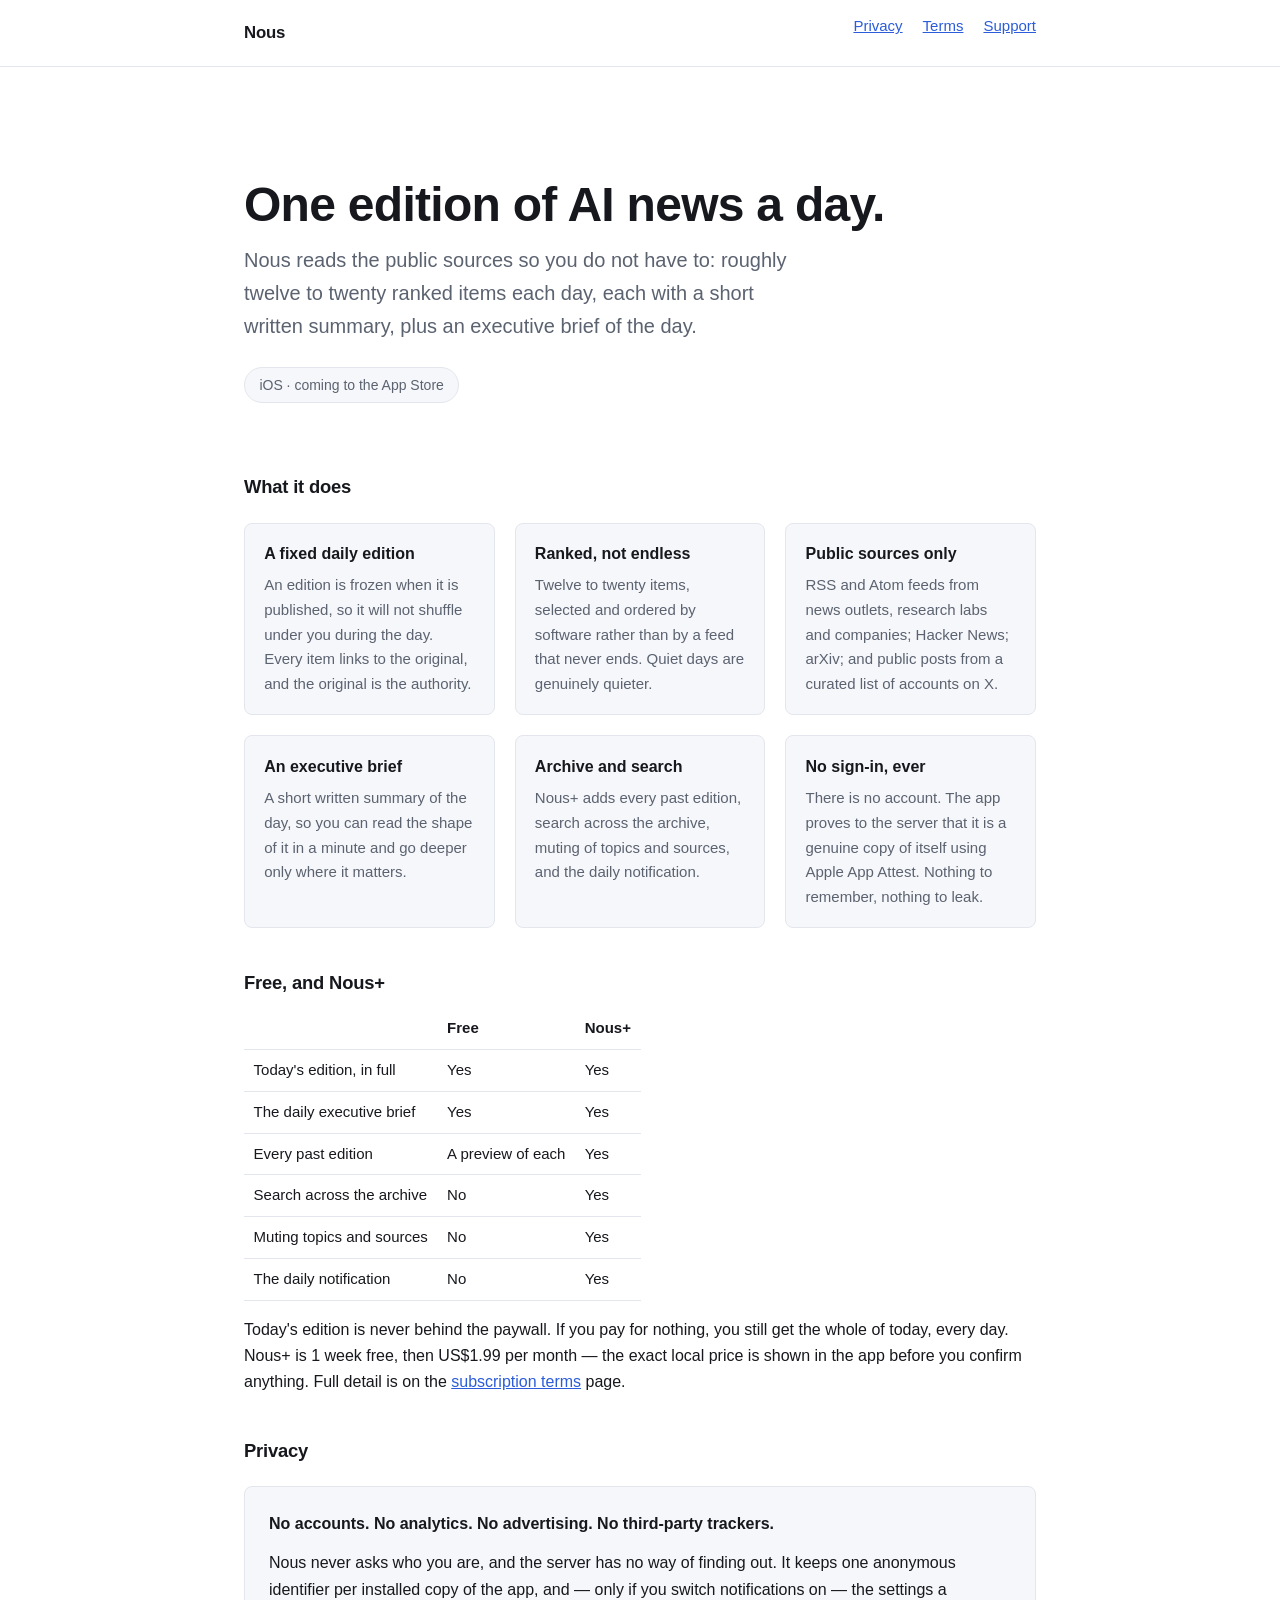
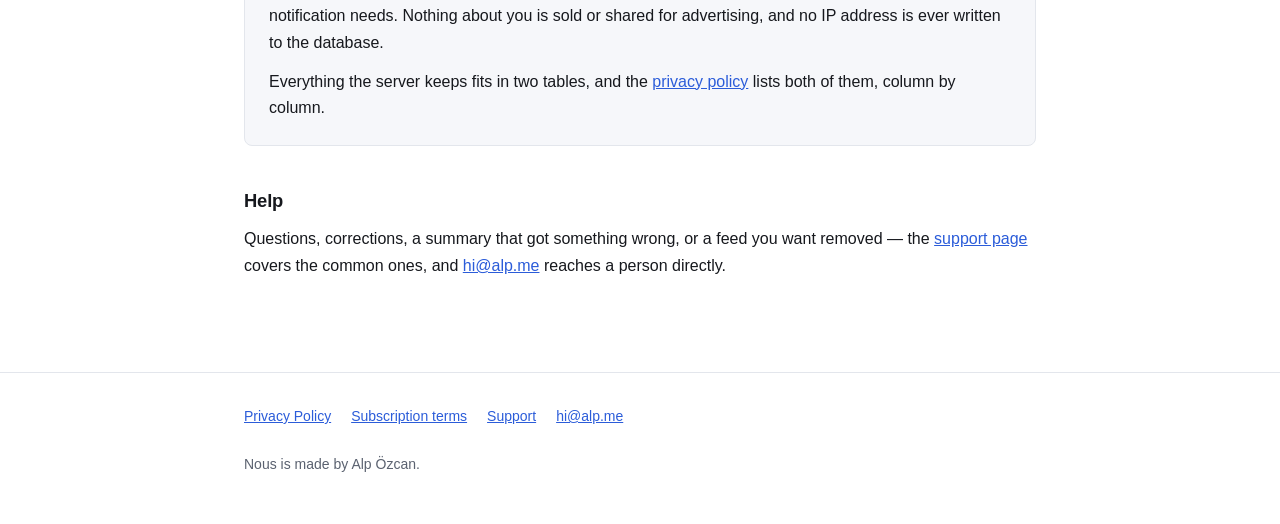
==== index.html @ b175f9a5 "feat: publish Nous privacy, terms and support as a static site The privacy and support URLs are mand" ====
<!doctype html>
<html lang="en">
<head>
<meta charset="utf-8">
<meta name="viewport" content="width=device-width, initial-scale=1">
<meta name="referrer" content="no-referrer">
<meta name="description" content="Nous is a daily edition of ranked artificial-intelligence news for iOS. No accounts, no tracking, no analytics — today's edition is free, in full, every day.">
<link rel="canonical" href="https://alpozcan.github.io/nous-site/">
<link rel="stylesheet" href="style.css">
<title>Nous — Daily AI News, Ranked</title>
</head>
<body>
<a class="skip" href="#main">Skip to content</a>

<nav class="site-nav" aria-label="Primary">
  <div>
    <a class="wordmark" href="./" aria-current="page">Nous</a>
    <ul>
      <li><a href="privacy/">Privacy</a></li>
      <li><a href="terms/">Terms</a></li>
      <li><a href="support/">Support</a></li>
    </ul>
  </div>
</nav>

<main id="main" class="wide">

  <div class="hero">
    <h1>One edition of AI news a day.</h1>
    <p class="tagline">Nous reads the public sources so you do not have to: roughly twelve to twenty
    ranked items each day, each with a short written summary, plus an executive brief of the day.</p>
    <p class="status">iOS · coming to the App Store</p>
  </div>

  <h2>What it does</h2>
  <ul class="features">
    <li>
      <h3>A fixed daily edition</h3>
      <p>An edition is frozen when it is published, so it will not shuffle under you during the day.
      Every item links to the original, and the original is the authority.</p>
    </li>
    <li>
      <h3>Ranked, not endless</h3>
      <p>Twelve to twenty items, selected and ordered by software rather than by a feed that never ends.
      Quiet days are genuinely quieter.</p>
    </li>
    <li>
      <h3>Public sources only</h3>
      <p>RSS and Atom feeds from news outlets, research labs and companies; Hacker News; arXiv;
      and public posts from a curated list of accounts on X.</p>
    </li>
    <li>
      <h3>An executive brief</h3>
      <p>A short written summary of the day, so you can read the shape of it in a minute and go
      deeper only where it matters.</p>
    </li>
    <li>
      <h3>Archive and search</h3>
      <p>Nous+ adds every past edition, search across the archive, muting of topics and sources,
      and the daily notification.</p>
    </li>
    <li>
      <h3>No sign-in, ever</h3>
      <p>There is no account. The app proves to the server that it is a genuine copy of itself
      using Apple App Attest. Nothing to remember, nothing to leak.</p>
    </li>
  </ul>

  <h2>Free, and Nous+</h2>
  <table>
    <tr><th></th><th>Free</th><th>Nous+</th></tr>
    <tr><td>Today's edition, in full</td><td>Yes</td><td>Yes</td></tr>
    <tr><td>The daily executive brief</td><td>Yes</td><td>Yes</td></tr>
    <tr><td>Every past edition</td><td>A preview of each</td><td>Yes</td></tr>
    <tr><td>Search across the archive</td><td>No</td><td>Yes</td></tr>
    <tr><td>Muting topics and sources</td><td>No</td><td>Yes</td></tr>
    <tr><td>The daily notification</td><td>No</td><td>Yes</td></tr>
  </table>
  <p>Today's edition is never behind the paywall. If you pay for nothing, you still get the whole of
  today, every day. Nous+ is 1 week free, then US$1.99 per month — the exact local price is shown in
  the app before you confirm anything. Full detail is on the
  <a href="terms/">subscription terms</a> page.</p>

  <h2>Privacy</h2>
  <div class="callout">
    <p><strong>No accounts. No analytics. No advertising. No third-party trackers.</strong></p>
    <p>Nous never asks who you are, and the server has no way of finding out. It keeps one anonymous
    identifier per installed copy of the app, and — only if you switch notifications on — the settings
    a notification needs. Nothing about you is sold or shared for advertising, and no IP address is
    ever written to the database.</p>
    <p>Everything the server keeps fits in two tables, and the
    <a href="privacy/">privacy policy</a> lists both of them, column by column.</p>
  </div>

  <h2>Help</h2>
  <p>Questions, corrections, a summary that got something wrong, or a feed you want removed — the
  <a href="support/">support page</a> covers the common ones, and
  <a href="mailto:hi@alp.me">hi@alp.me</a> reaches a person directly.</p>

</main>

<footer class="site-footer">
  <div>
    <ul>
      <li><a href="privacy/">Privacy Policy</a></li>
      <li><a href="terms/">Subscription terms</a></li>
      <li><a href="support/">Support</a></li>
      <li><a href="mailto:hi@alp.me">hi@alp.me</a></li>
    </ul>
    <p>Nous is made by Alp Özcan.</p>
  </div>
</footer>

</body>
</html>
---- style.css ----
/*
 * Nous — the whole stylesheet for the whole site.
 *
 * Hand-written, no build step, no framework. System fonts only: there is no
 * webfont, no script and no third-party request anywhere on this site, which is
 * what makes the privacy policy's claims true of the page you read them on.
 *
 * Light and dark are both first-class. The light palette is defined on bare
 * :root; the dark block redefines only the tokens.
 */

:root {
  color-scheme: light dark;
  --fg: #16181d;
  --muted: #5b6270;
  --bg: #ffffff;
  --rule: #e3e6ec;
  --accent: #2b5cd9;
  --card: #f6f7fa;
}

@media (prefers-color-scheme: dark) {
  :root {
    --fg: #e6e8ee;
    --muted: #9aa2b1;
    --bg: #14161a;
    --rule: #2a2e37;
    --accent: #7ea2ff;
    --card: #1b1e24;
  }
}

* { box-sizing: border-box; }

body {
  margin: 0;
  background: var(--bg);
  color: var(--fg);
  font: 16px/1.65 -apple-system, BlinkMacSystemFont, "Segoe UI", Roboto, Helvetica, Arial, sans-serif;
  -webkit-text-size-adjust: 100%;
  -webkit-font-smoothing: antialiased;
}

a { color: var(--accent); }

/* Visible keyboard focus everywhere, never removed. */
a:focus-visible,
button:focus-visible,
[tabindex]:focus-visible {
  outline: 2px solid var(--accent);
  outline-offset: 2px;
  border-radius: 2px;
}

/* Skip link: off-screen until focused. */
.skip {
  position: absolute;
  left: -9999px;
  top: 0;
  background: var(--bg);
  color: var(--fg);
  padding: .6rem 1rem;
  z-index: 10;
}
.skip:focus {
  left: .5rem;
  top: .5rem;
  outline: 2px solid var(--accent);
}

/* ---- Site chrome ---------------------------------------------------- */

.site-nav {
  border-bottom: 1px solid var(--rule);
  background: var(--bg);
}
.site-nav > div {
  max-width: 52rem;
  margin: 0 auto;
  padding: .9rem 1.25rem;
  display: flex;
  align-items: center;
  justify-content: space-between;
  gap: 1rem;
  flex-wrap: wrap;
}
.site-nav .wordmark {
  font-weight: 600;
  letter-spacing: -.01em;
  color: var(--fg);
  text-decoration: none;
  font-size: 1.05rem;
}
.site-nav ul {
  list-style: none;
  display: flex;
  gap: 1.25rem;
  margin: 0;
  padding: 0;
  font-size: .9375rem;
}
.site-nav a[aria-current="page"] { color: var(--fg); font-weight: 600; }

main {
  max-width: 44rem;
  margin: 0 auto;
  padding: 3rem 1.25rem 5rem;
}
main.wide { max-width: 52rem; }

h1 { font-size: 1.85rem; line-height: 1.2; margin: 0 0 .35rem; letter-spacing: -.015em; }
h2 { font-size: 1.15rem; margin: 2.5rem 0 .6rem; letter-spacing: -.01em; }
h3 { font-size: 1rem; margin: 1.6rem 0 .4rem; }
p, li { margin: 0 0 .8rem; }
ul, ol { padding-left: 1.25rem; }

.lede { color: var(--muted); margin-bottom: .25rem; }
.revised { color: var(--muted); font-size: .875rem; margin: 0 0 2rem; }
hr { border: 0; border-top: 1px solid var(--rule); margin: 2.5rem 0; }

code {
  font-family: ui-monospace, SFMono-Regular, Menlo, monospace;
  font-size: .875em;
  background: var(--card);
  padding: .1em .35em;
  border-radius: .25em;
}

/* Tables scroll on their own rather than making the page scroll sideways. */
table {
  border-collapse: collapse;
  width: 100%;
  margin: 0 0 1rem;
  font-size: .9375rem;
  display: block;
  overflow-x: auto;
}
th, td {
  text-align: left;
  vertical-align: top;
  padding: .5rem .6rem;
  border-bottom: 1px solid var(--rule);
}
th { font-weight: 600; }

.note {
  background: var(--card);
  border-radius: .5rem;
  padding: .9rem 1.1rem;
  margin: 0 0 1.2rem;
}

.site-footer {
  border-top: 1px solid var(--rule);
  color: var(--muted);
  font-size: .875rem;
}
.site-footer > div {
  max-width: 52rem;
  margin: 0 auto;
  padding: 2rem 1.25rem 3rem;
}
.site-footer ul {
  list-style: none;
  display: flex;
  flex-wrap: wrap;
  gap: 1.25rem;
  margin: 0 0 .75rem;
  padding: 0;
}
.site-footer p { margin: 0; }

/* ---- Landing page --------------------------------------------------- */

.hero { padding: 4rem 0 1rem; }
.hero h1 {
  font-size: clamp(2rem, 6vw, 3rem);
  line-height: 1.1;
  margin-bottom: .75rem;
}
.hero .tagline {
  font-size: clamp(1.05rem, 2.5vw, 1.25rem);
  color: var(--muted);
  max-width: 34rem;
  margin-bottom: 1.5rem;
}
.status {
  display: inline-block;
  background: var(--card);
  border: 1px solid var(--rule);
  border-radius: 999px;
  padding: .35rem .9rem;
  font-size: .875rem;
  color: var(--muted);
}

.features {
  display: grid;
  grid-template-columns: repeat(auto-fit, minmax(15rem, 1fr));
  gap: 1.25rem;
  margin-top: 1.25rem;
  padding: 0;
  list-style: none;
}
.features li {
  background: var(--card);
  border: 1px solid var(--rule);
  border-radius: .5rem;
  padding: 1.1rem 1.2rem;
  margin: 0;
}
.features h3 { margin: 0 0 .35rem; }
.features p { margin: 0; color: var(--muted); font-size: .9375rem; }

.callout {
  background: var(--card);
  border: 1px solid var(--rule);
  border-radius: .5rem;
  padding: 1.5rem;
  margin-top: 1.25rem;
}
.callout p:last-child { margin-bottom: 0; }

@media (max-width: 30rem) {
  .site-nav ul { gap: .9rem; font-size: .875rem; }
  .hero { padding-top: 2.5rem; }
}
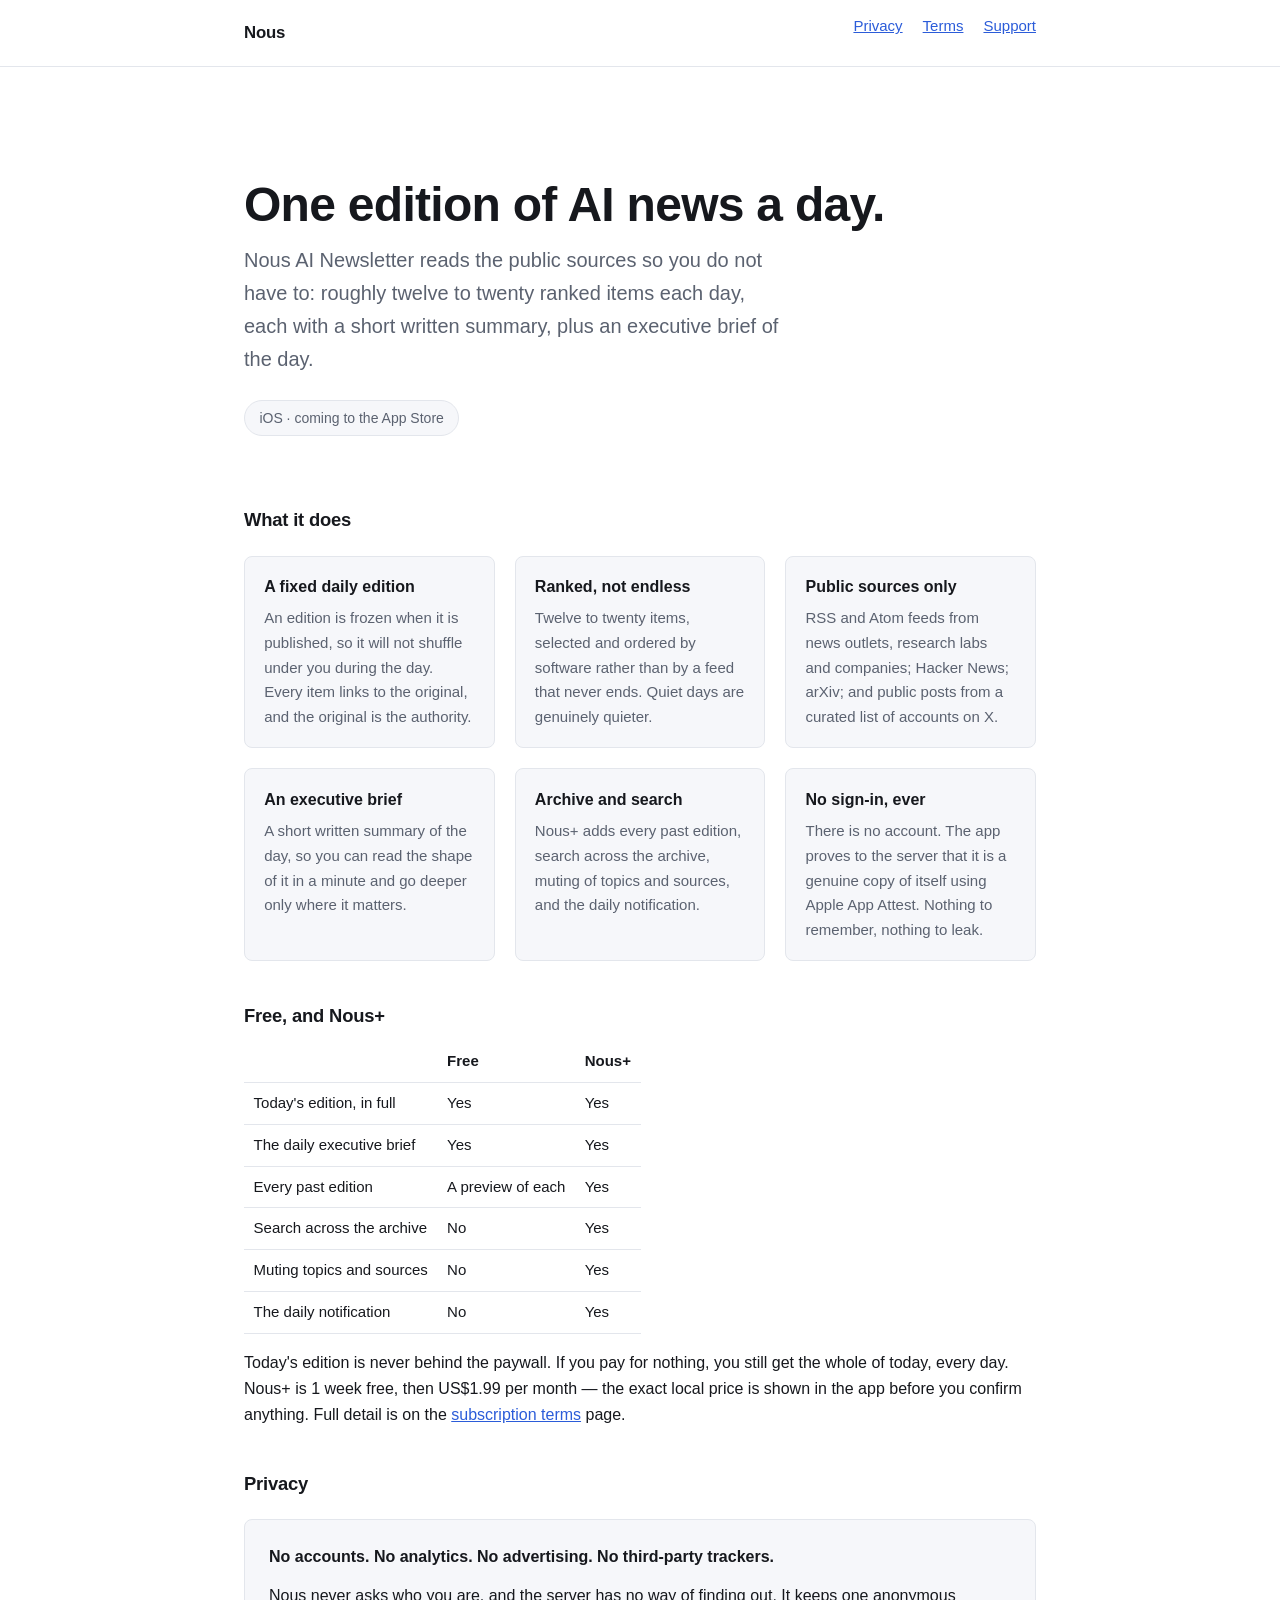
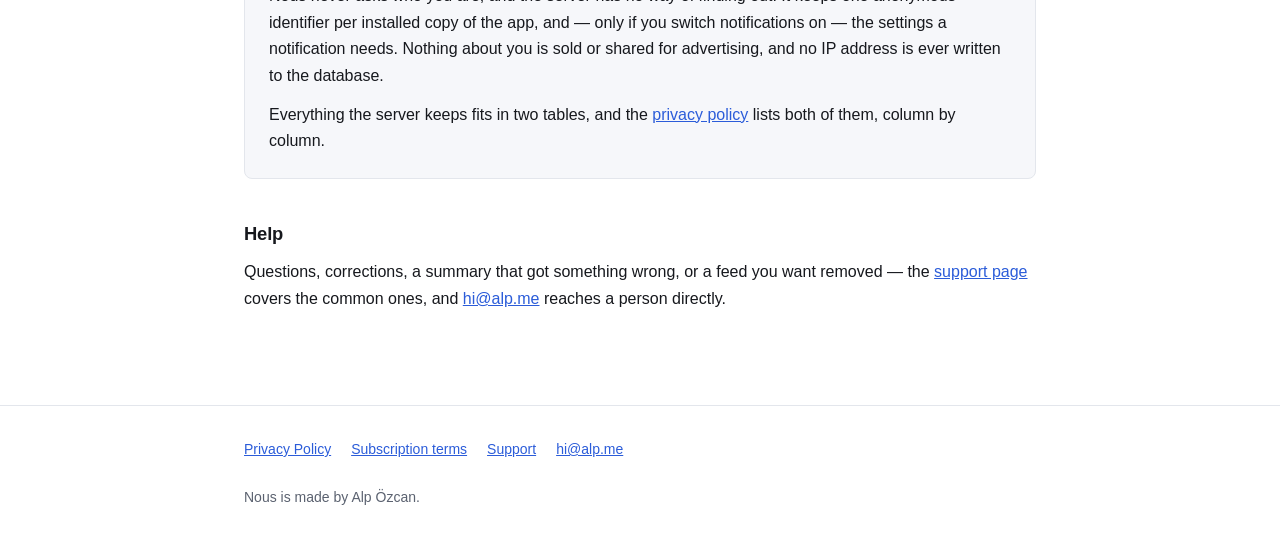
==== commit fb0a2dec: "feat: rename to Nous AI Newsletter and name the website's own host Two owner decisions and one corre" ====
--- a/index.html
+++ b/index.html
@@ -4,10 +4,10 @@
 <meta charset="utf-8">
 <meta name="viewport" content="width=device-width, initial-scale=1">
 <meta name="referrer" content="no-referrer">
-<meta name="description" content="Nous is a daily edition of ranked artificial-intelligence news for iOS. No accounts, no tracking, no analytics — today's edition is free, in full, every day.">
+<meta name="description" content="Nous AI Newsletter is a daily edition of ranked artificial-intelligence news for iOS. No accounts, no tracking, no analytics — today's edition is free, in full, every day.">
 <link rel="canonical" href="https://alpozcan.github.io/nous-site/">
 <link rel="stylesheet" href="style.css">
-<title>Nous — Daily AI News, Ranked</title>
+<title>Nous AI Newsletter — Daily AI News, Ranked</title>
 </head>
 <body>
 <a class="skip" href="#main">Skip to content</a>
@@ -27,7 +27,7 @@
 
   <div class="hero">
     <h1>One edition of AI news a day.</h1>
-    <p class="tagline">Nous reads the public sources so you do not have to: roughly twelve to twenty
+    <p class="tagline">Nous AI Newsletter reads the public sources so you do not have to: roughly twelve to twenty
     ranked items each day, each with a short written summary, plus an executive brief of the day.</p>
     <p class="status">iOS · coming to the App Store</p>
   </div>
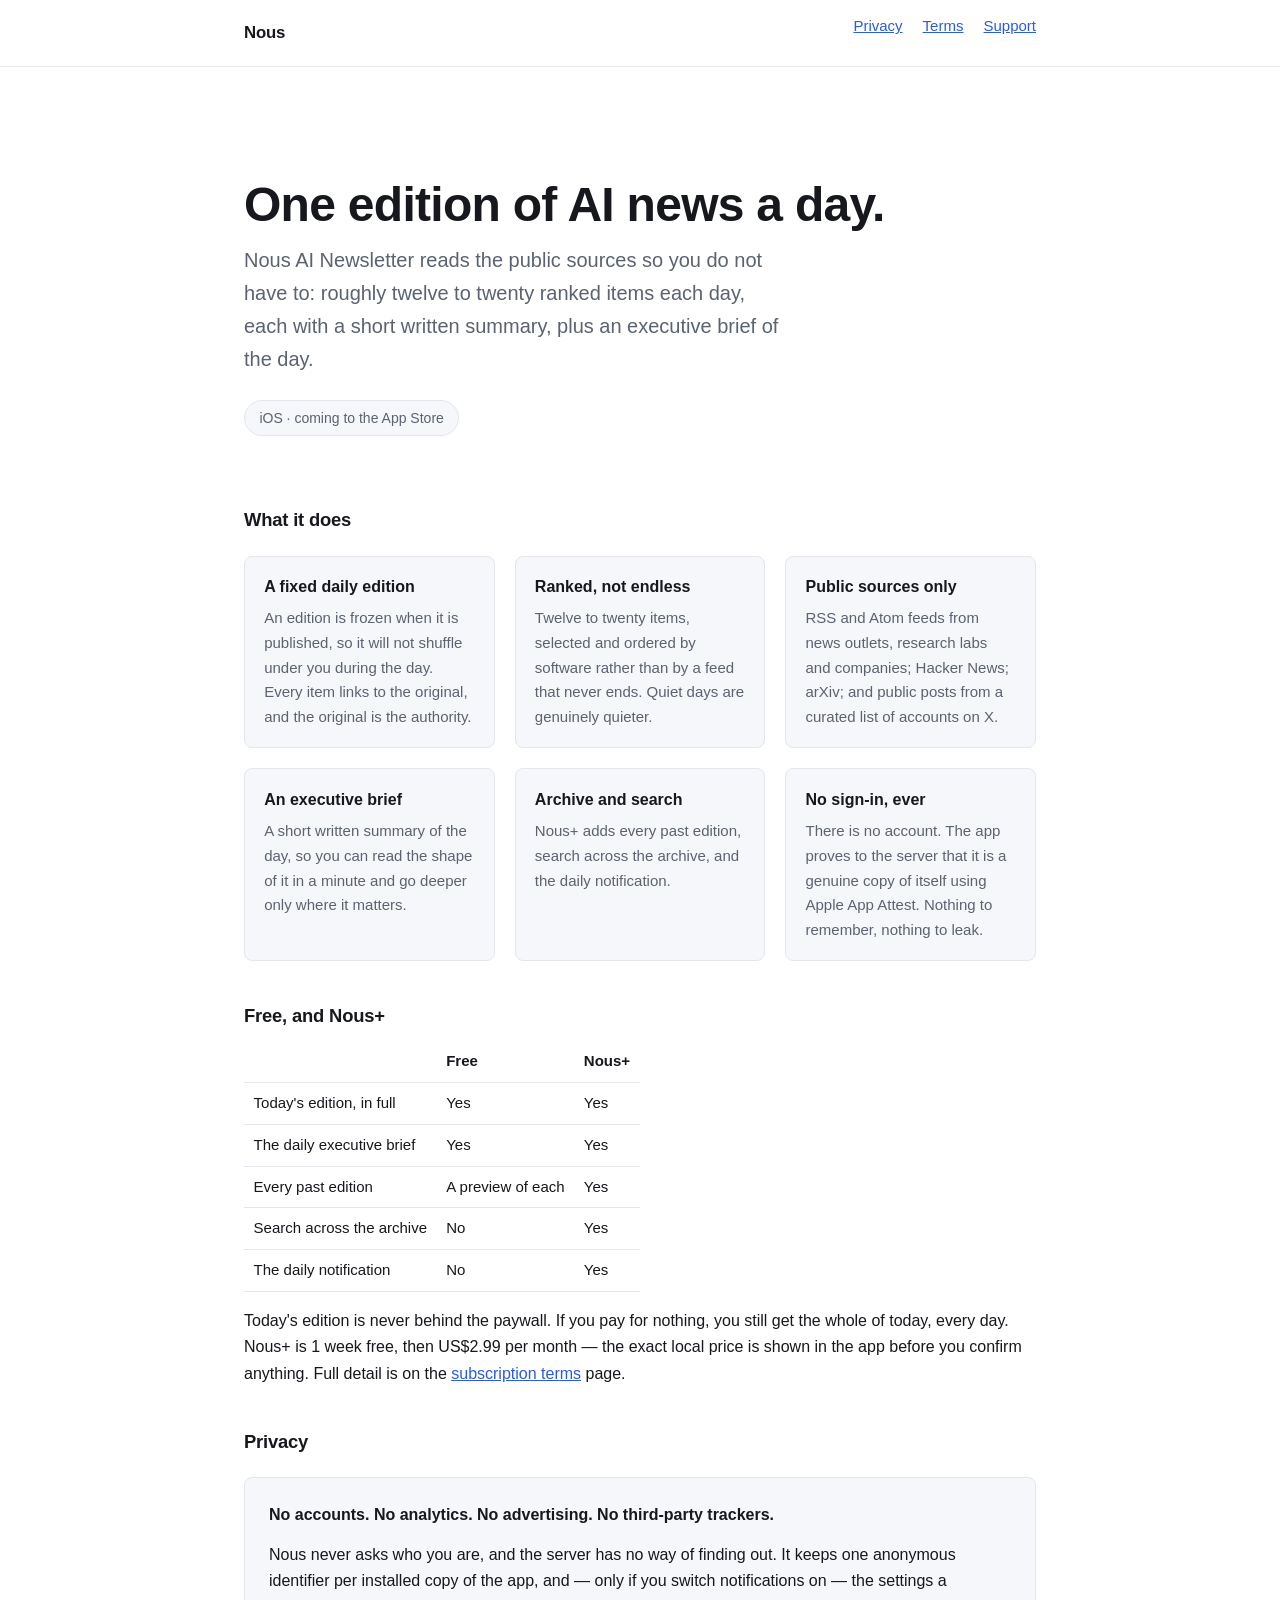
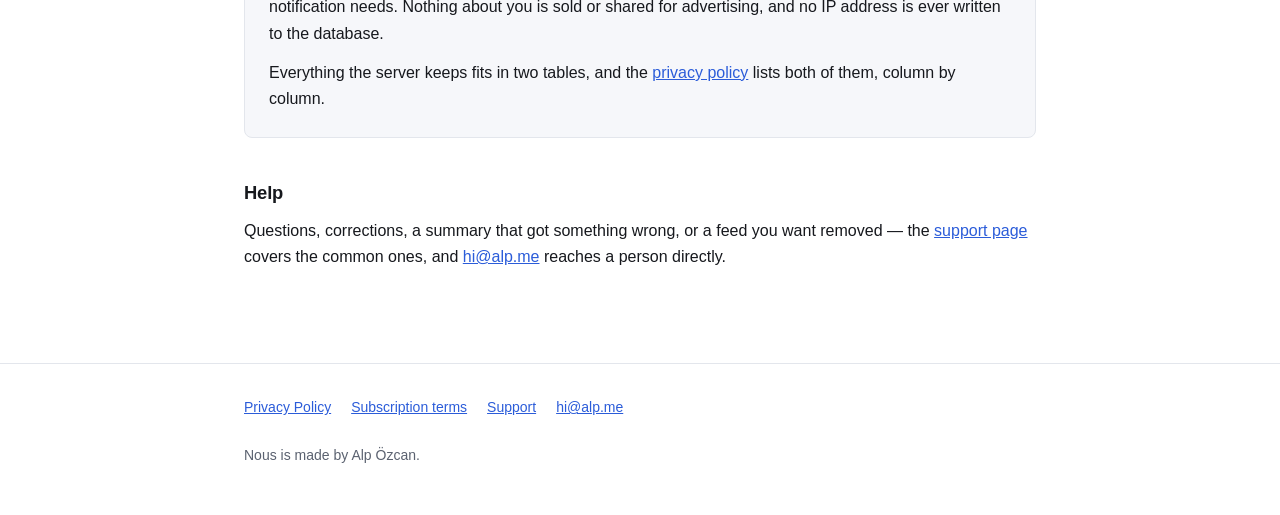
==== commit cefa9d38: "fix: correct the subscription price to US$2.99 and stop selling muting Two published claims did not " ====
--- a/index.html
+++ b/index.html
@@ -56,8 +56,8 @@
     </li>
     <li>
       <h3>Archive and search</h3>
-      <p>Nous+ adds every past edition, search across the archive, muting of topics and sources,
-      and the daily notification.</p>
+      <p>Nous+ adds every past edition, search across the archive, and the daily
+      notification.</p>
     </li>
     <li>
       <h3>No sign-in, ever</h3>
@@ -73,11 +73,10 @@
     <tr><td>The daily executive brief</td><td>Yes</td><td>Yes</td></tr>
     <tr><td>Every past edition</td><td>A preview of each</td><td>Yes</td></tr>
     <tr><td>Search across the archive</td><td>No</td><td>Yes</td></tr>
-    <tr><td>Muting topics and sources</td><td>No</td><td>Yes</td></tr>
     <tr><td>The daily notification</td><td>No</td><td>Yes</td></tr>
   </table>
   <p>Today's edition is never behind the paywall. If you pay for nothing, you still get the whole of
-  today, every day. Nous+ is 1 week free, then US$1.99 per month — the exact local price is shown in
+  today, every day. Nous+ is 1 week free, then US$2.99 per month — the exact local price is shown in
   the app before you confirm anything. Full detail is on the
   <a href="terms/">subscription terms</a> page.</p>
 
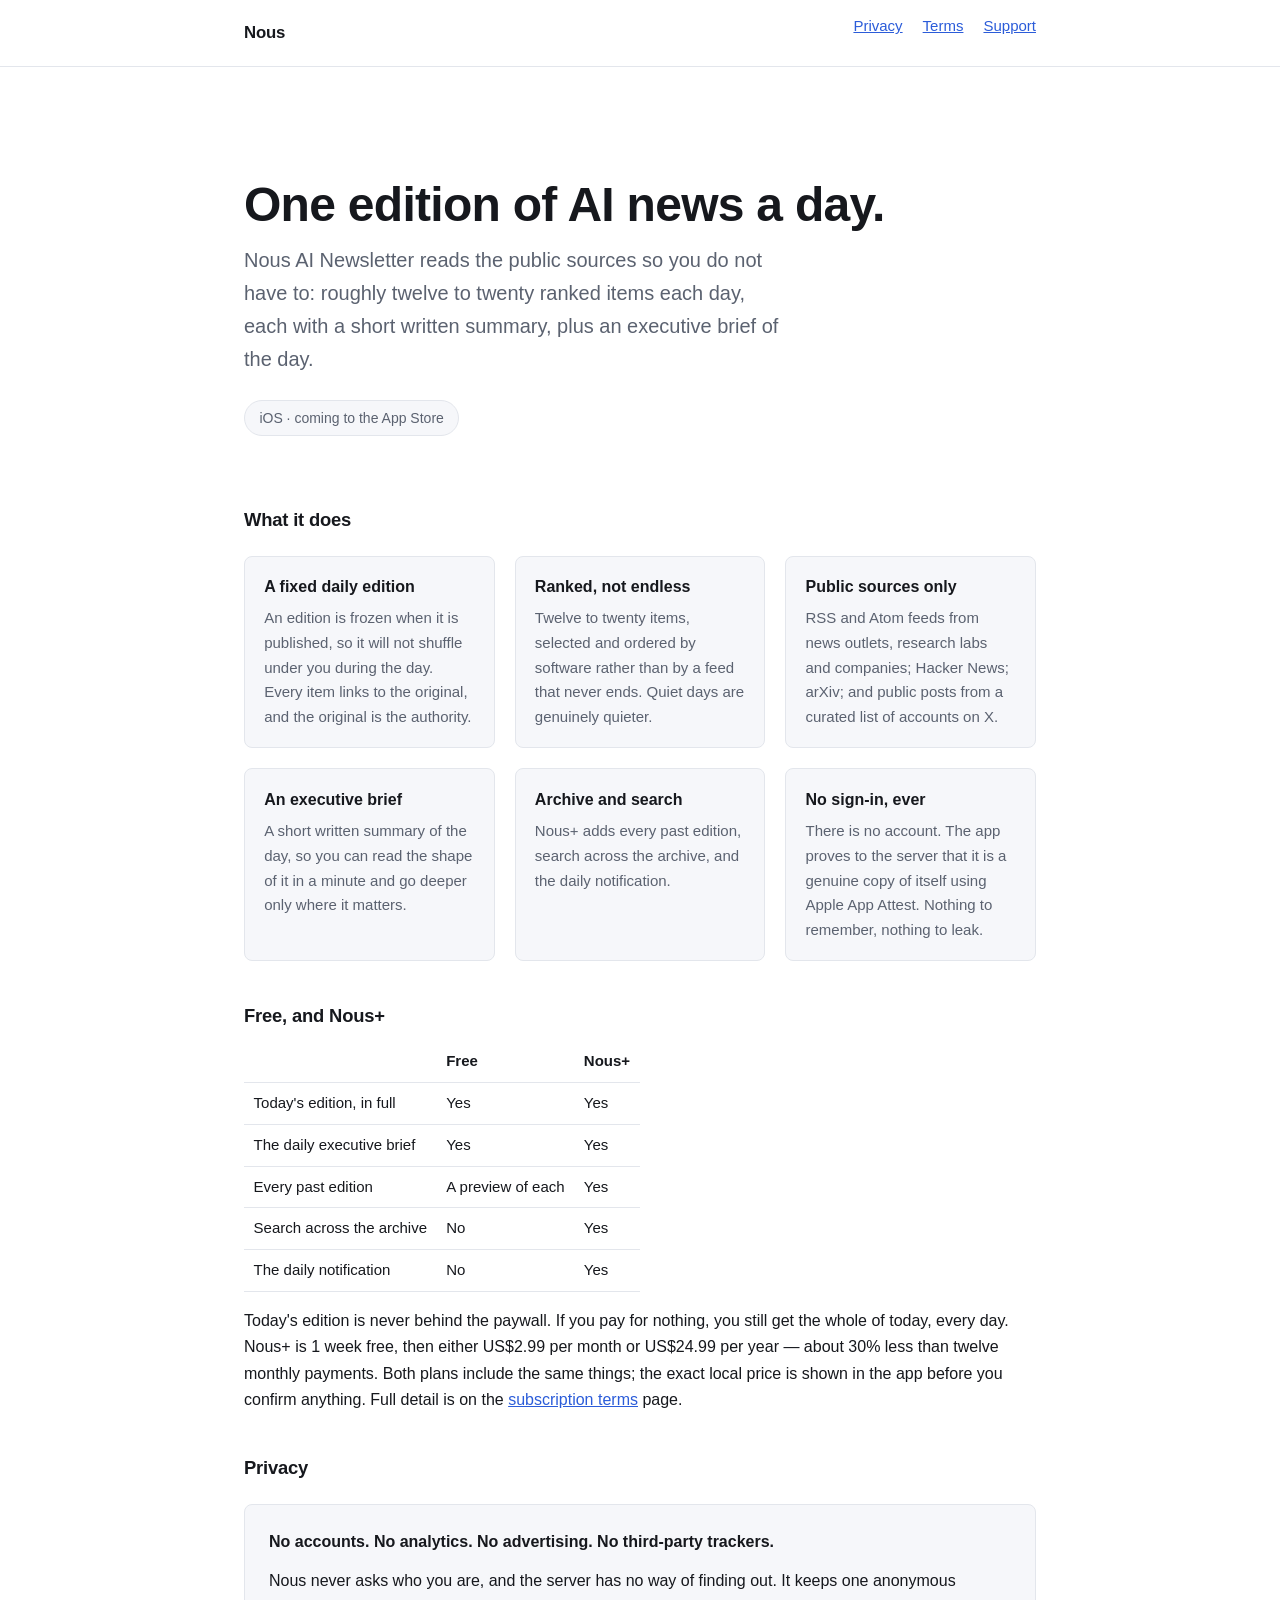
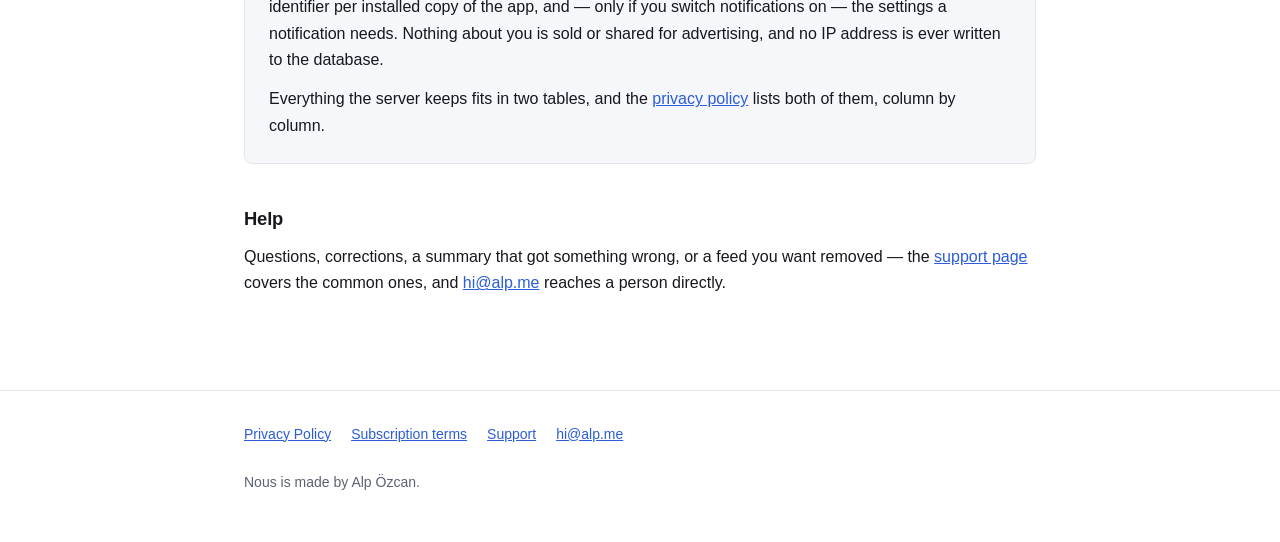
==== commit 17f6f028: "docs: describe both Nous+ tiers in the published terms A second subscription tier ships in the app —" ====
--- a/index.html
+++ b/index.html
@@ -76,8 +76,9 @@
     <tr><td>The daily notification</td><td>No</td><td>Yes</td></tr>
   </table>
   <p>Today's edition is never behind the paywall. If you pay for nothing, you still get the whole of
-  today, every day. Nous+ is 1 week free, then US$2.99 per month — the exact local price is shown in
-  the app before you confirm anything. Full detail is on the
+  today, every day. Nous+ is 1 week free, then either US$2.99 per month or US$24.99 per year — about
+  30% less than twelve monthly payments. Both plans include the same things; the exact local price
+  is shown in the app before you confirm anything. Full detail is on the
   <a href="terms/">subscription terms</a> page.</p>
 
   <h2>Privacy</h2>
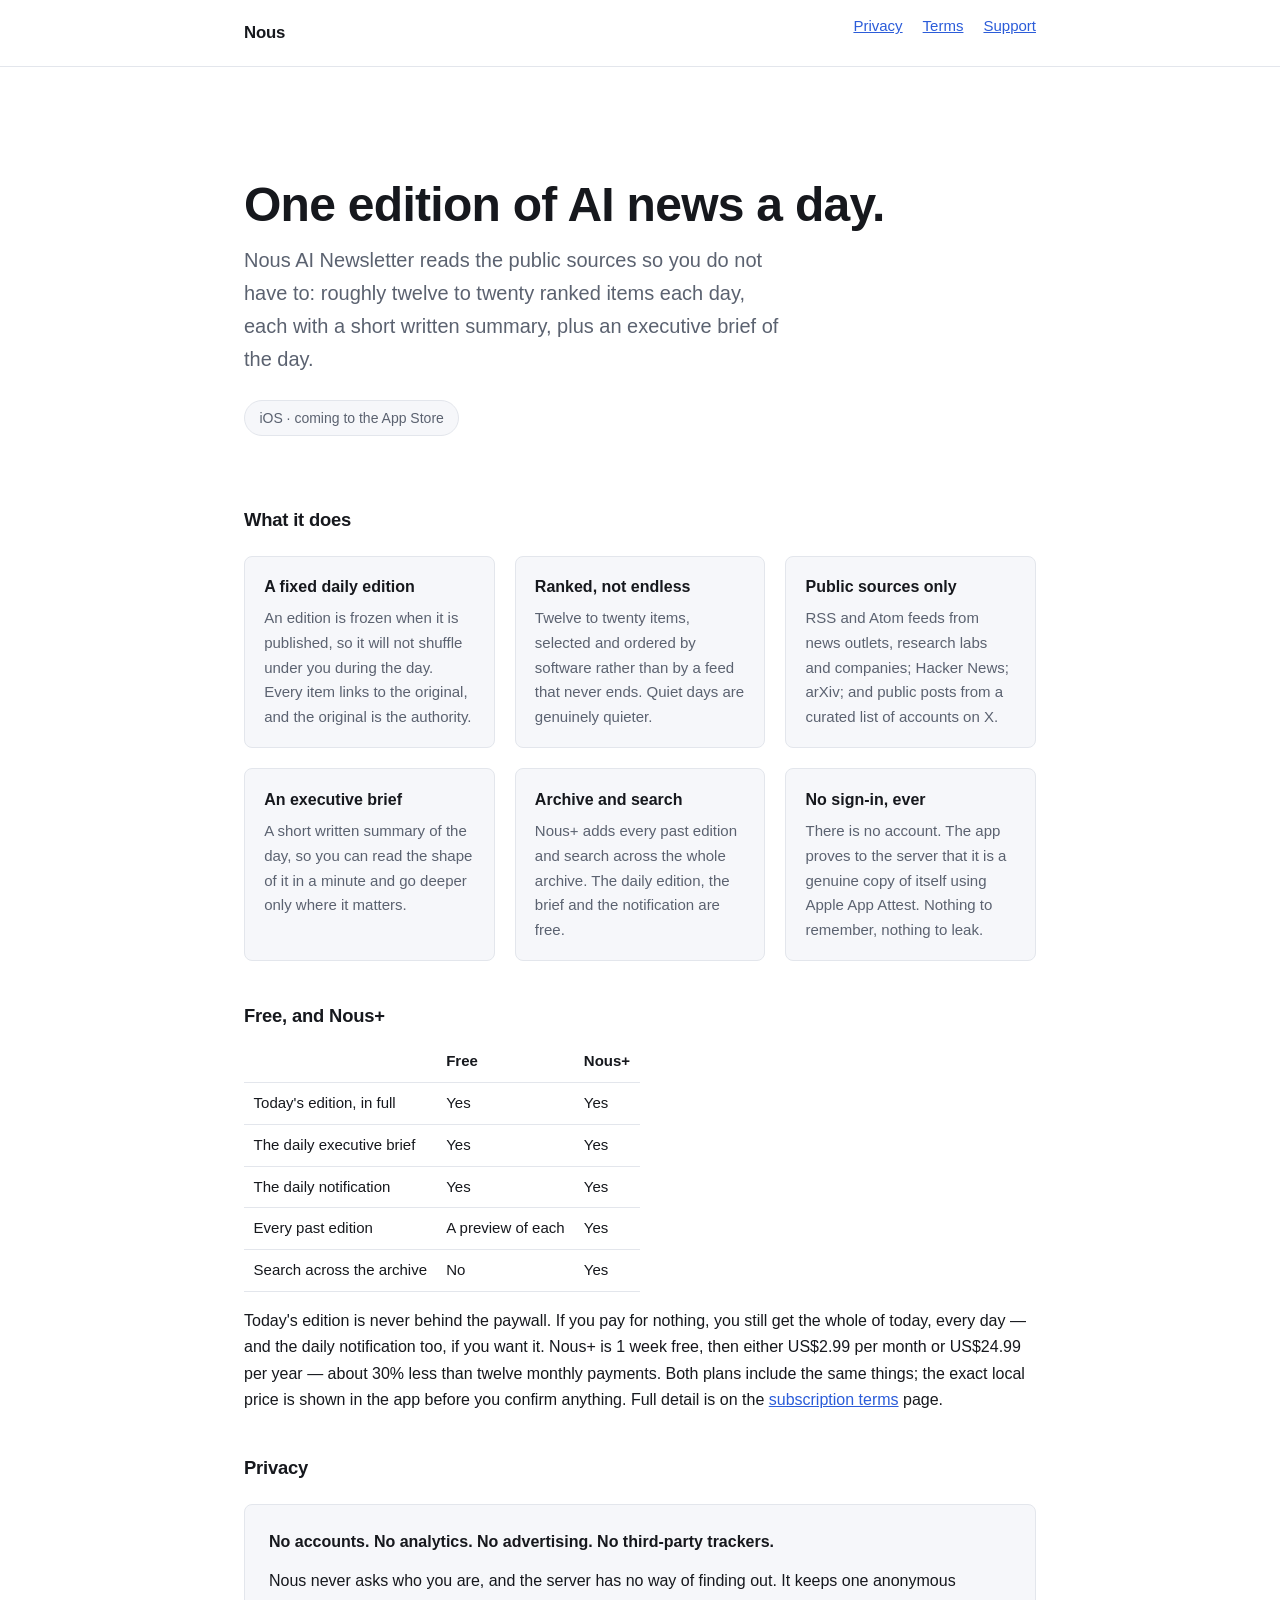
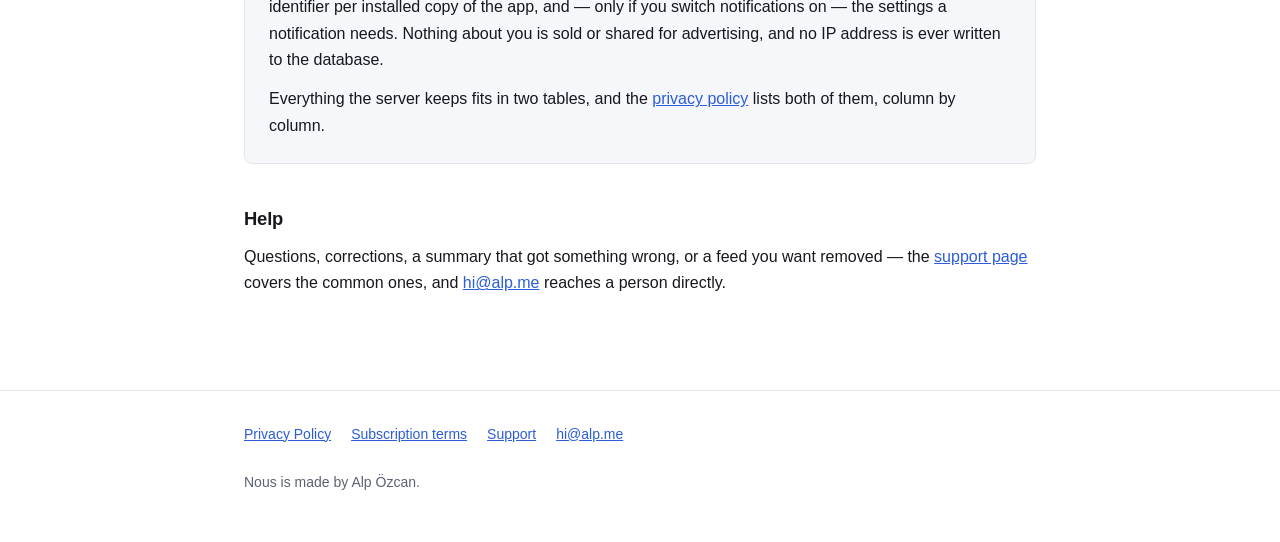
==== commit 82d87601: "fix: move the daily notification out of Nous+ and into the free tier The app was selling a daily not" ====
--- a/index.html
+++ b/index.html
@@ -56,8 +56,8 @@
     </li>
     <li>
       <h3>Archive and search</h3>
-      <p>Nous+ adds every past edition, search across the archive, and the daily
-      notification.</p>
+      <p>Nous+ adds every past edition and search across the whole archive. The daily
+      edition, the brief and the notification are free.</p>
     </li>
     <li>
       <h3>No sign-in, ever</h3>
@@ -71,12 +71,12 @@
     <tr><th></th><th>Free</th><th>Nous+</th></tr>
     <tr><td>Today's edition, in full</td><td>Yes</td><td>Yes</td></tr>
     <tr><td>The daily executive brief</td><td>Yes</td><td>Yes</td></tr>
+    <tr><td>The daily notification</td><td>Yes</td><td>Yes</td></tr>
     <tr><td>Every past edition</td><td>A preview of each</td><td>Yes</td></tr>
     <tr><td>Search across the archive</td><td>No</td><td>Yes</td></tr>
-    <tr><td>The daily notification</td><td>No</td><td>Yes</td></tr>
   </table>
   <p>Today's edition is never behind the paywall. If you pay for nothing, you still get the whole of
-  today, every day. Nous+ is 1 week free, then either US$2.99 per month or US$24.99 per year — about
+  today, every day — and the daily notification too, if you want it. Nous+ is 1 week free, then either US$2.99 per month or US$24.99 per year — about
   30% less than twelve monthly payments. Both plans include the same things; the exact local price
   is shown in the app before you confirm anything. Full detail is on the
   <a href="terms/">subscription terms</a> page.</p>
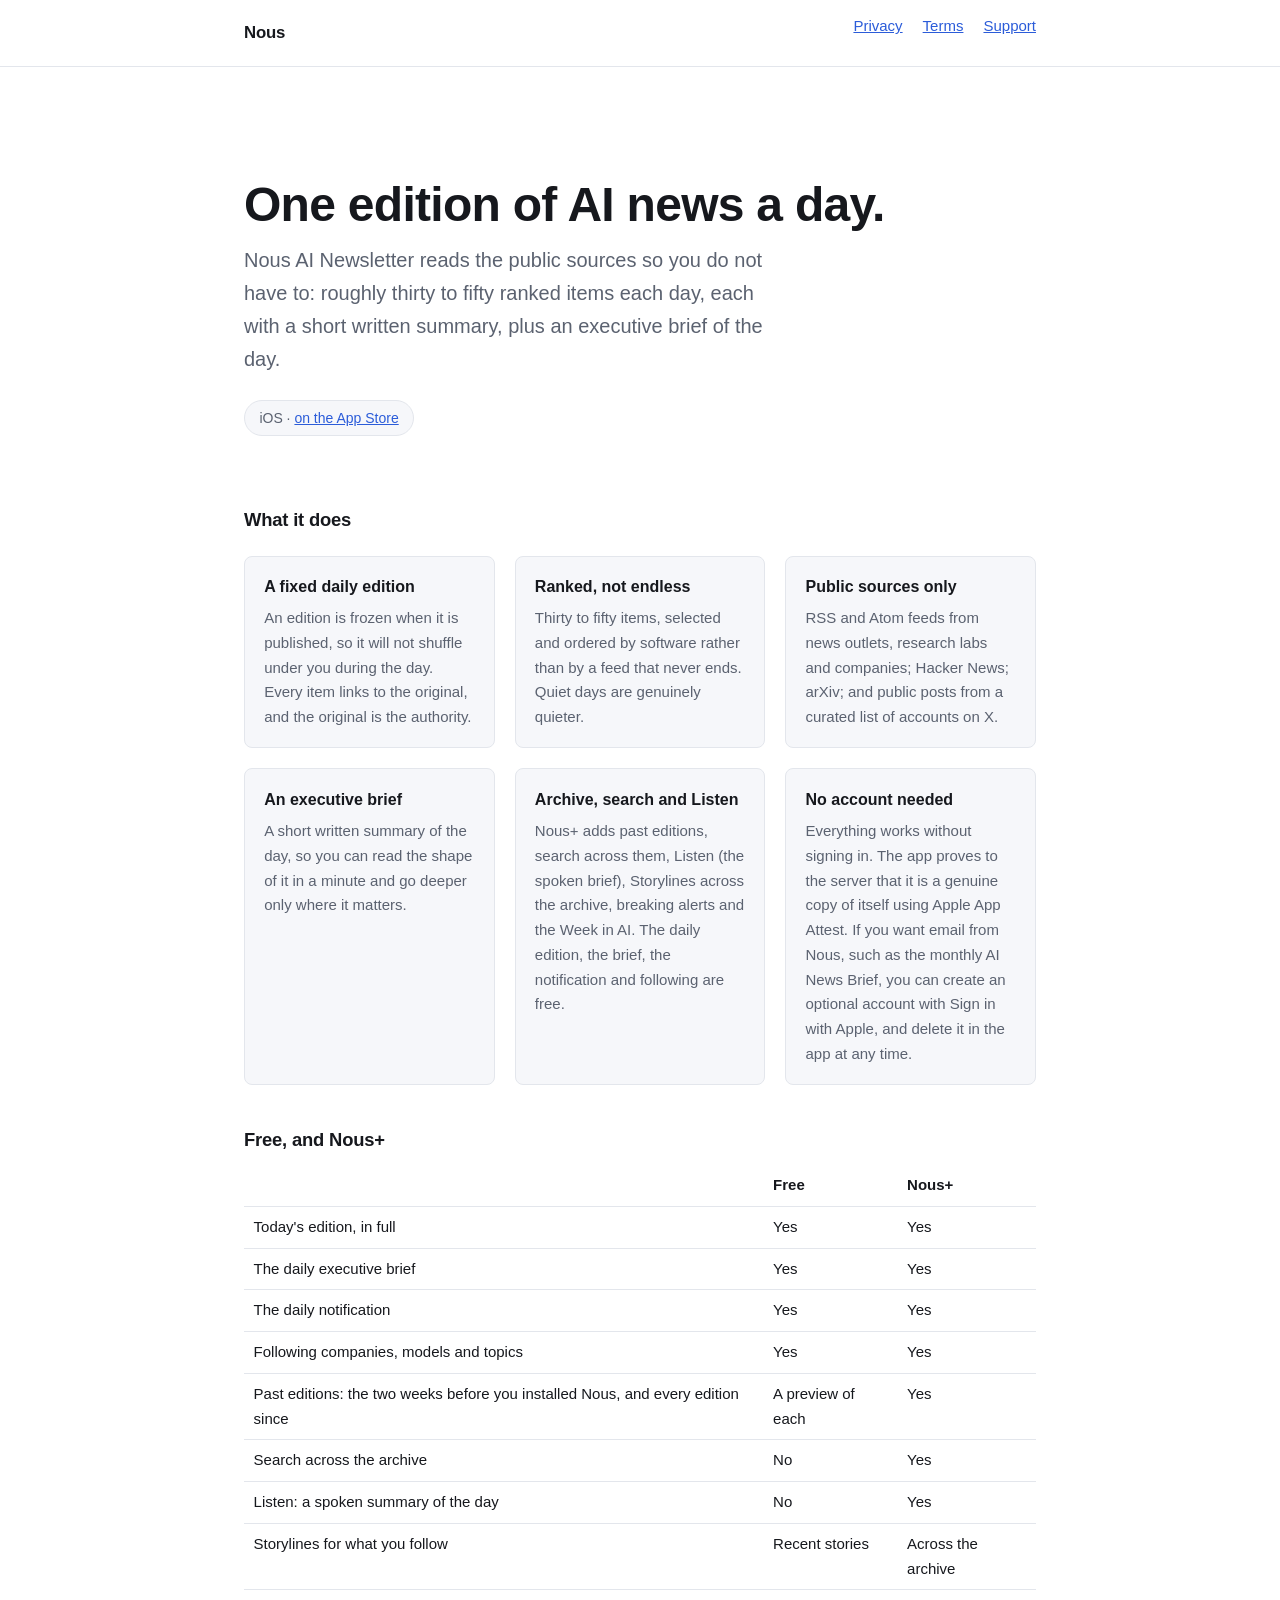
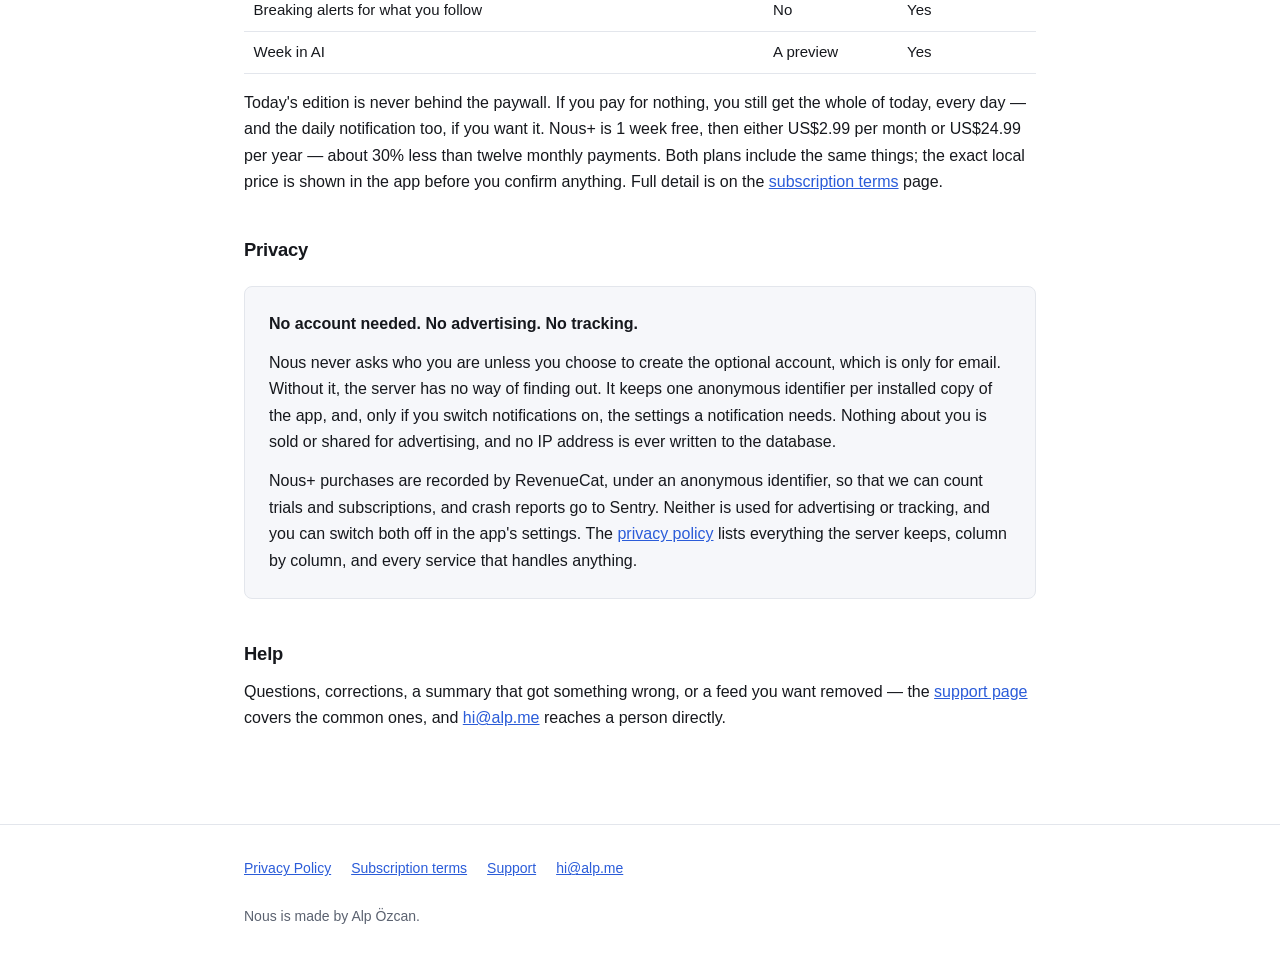
==== commit e72f5ef2: "docs(site): say an account is optional, not absent, on the home and support pages The home page prom" ====
--- a/index.html
+++ b/index.html
@@ -4,7 +4,7 @@
 <meta charset="utf-8">
 <meta name="viewport" content="width=device-width, initial-scale=1">
 <meta name="referrer" content="no-referrer">
-<meta name="description" content="Nous AI Newsletter is a daily edition of ranked artificial-intelligence news for iOS. No accounts, no tracking, no analytics — today's edition is free, in full, every day.">
+<meta name="description" content="Nous AI Newsletter is a daily edition of ranked artificial-intelligence news for iOS. No account needed, no advertising, no tracking. Today's edition is free, in full, every day.">
 <link rel="canonical" href="https://alpozcan.github.io/nous-site/">
 <link rel="stylesheet" href="style.css">
 <title>Nous AI Newsletter — Daily AI News, Ranked</title>
@@ -27,9 +27,9 @@
 
   <div class="hero">
     <h1>One edition of AI news a day.</h1>
-    <p class="tagline">Nous AI Newsletter reads the public sources so you do not have to: roughly twelve to twenty
+    <p class="tagline">Nous AI Newsletter reads the public sources so you do not have to: roughly thirty to fifty
     ranked items each day, each with a short written summary, plus an executive brief of the day.</p>
-    <p class="status">iOS · coming to the App Store</p>
+    <p class="status">iOS · <a href="https://apps.apple.com/app/id6811074385">on the App Store</a></p>
   </div>
 
   <h2>What it does</h2>
@@ -41,7 +41,7 @@
     </li>
     <li>
       <h3>Ranked, not endless</h3>
-      <p>Twelve to twenty items, selected and ordered by software rather than by a feed that never ends.
+      <p>Thirty to fifty items, selected and ordered by software rather than by a feed that never ends.
       Quiet days are genuinely quieter.</p>
     </li>
     <li>
@@ -55,14 +55,17 @@
       deeper only where it matters.</p>
     </li>
     <li>
-      <h3>Archive and search</h3>
-      <p>Nous+ adds every past edition and search across the whole archive. The daily
-      edition, the brief and the notification are free.</p>
+      <h3>Archive, search and Listen</h3>
+      <p>Nous+ adds past editions, search across them, Listen (the spoken brief), Storylines
+      across the archive, breaking alerts and the Week in AI. The daily edition, the brief, the
+      notification and following are free.</p>
     </li>
     <li>
-      <h3>No sign-in, ever</h3>
-      <p>There is no account. The app proves to the server that it is a genuine copy of itself
-      using Apple App Attest. Nothing to remember, nothing to leak.</p>
+      <h3>No account needed</h3>
+      <p>Everything works without signing in. The app proves to the server that it is a genuine
+      copy of itself using Apple App Attest. If you want email from Nous, such as the monthly AI
+      News Brief, you can create an optional account with Sign in with Apple, and delete it in the
+      app at any time.</p>
     </li>
   </ul>
 
@@ -72,8 +75,13 @@
     <tr><td>Today's edition, in full</td><td>Yes</td><td>Yes</td></tr>
     <tr><td>The daily executive brief</td><td>Yes</td><td>Yes</td></tr>
     <tr><td>The daily notification</td><td>Yes</td><td>Yes</td></tr>
-    <tr><td>Every past edition</td><td>A preview of each</td><td>Yes</td></tr>
+    <tr><td>Following companies, models and topics</td><td>Yes</td><td>Yes</td></tr>
+    <tr><td>Past editions: the two weeks before you installed Nous, and every edition since</td><td>A preview of each</td><td>Yes</td></tr>
     <tr><td>Search across the archive</td><td>No</td><td>Yes</td></tr>
+    <tr><td>Listen: a spoken summary of the day</td><td>No</td><td>Yes</td></tr>
+    <tr><td>Storylines for what you follow</td><td>Recent stories</td><td>Across the archive</td></tr>
+    <tr><td>Breaking alerts for what you follow</td><td>No</td><td>Yes</td></tr>
+    <tr><td>Week in AI</td><td>A preview</td><td>Yes</td></tr>
   </table>
   <p>Today's edition is never behind the paywall. If you pay for nothing, you still get the whole of
   today, every day — and the daily notification too, if you want it. Nous+ is 1 week free, then either US$2.99 per month or US$24.99 per year — about
@@ -83,13 +91,17 @@
 
   <h2>Privacy</h2>
   <div class="callout">
-    <p><strong>No accounts. No analytics. No advertising. No third-party trackers.</strong></p>
-    <p>Nous never asks who you are, and the server has no way of finding out. It keeps one anonymous
-    identifier per installed copy of the app, and — only if you switch notifications on — the settings
+    <p><strong>No account needed. No advertising. No tracking.</strong></p>
+    <p>Nous never asks who you are unless you choose to create the optional account, which is only
+    for email. Without it, the server has no way of finding out. It keeps one anonymous
+    identifier per installed copy of the app, and, only if you switch notifications on, the settings
     a notification needs. Nothing about you is sold or shared for advertising, and no IP address is
     ever written to the database.</p>
-    <p>Everything the server keeps fits in two tables, and the
-    <a href="privacy/">privacy policy</a> lists both of them, column by column.</p>
+    <p>Nous+ purchases are recorded by RevenueCat, under an anonymous identifier, so that we can
+    count trials and subscriptions, and crash reports go to Sentry. Neither is used for advertising
+    or tracking, and you can switch both off in the app's settings. The
+    <a href="privacy/">privacy policy</a> lists everything the server keeps, column by column, and
+    every service that handles anything.</p>
   </div>
 
   <h2>Help</h2>
